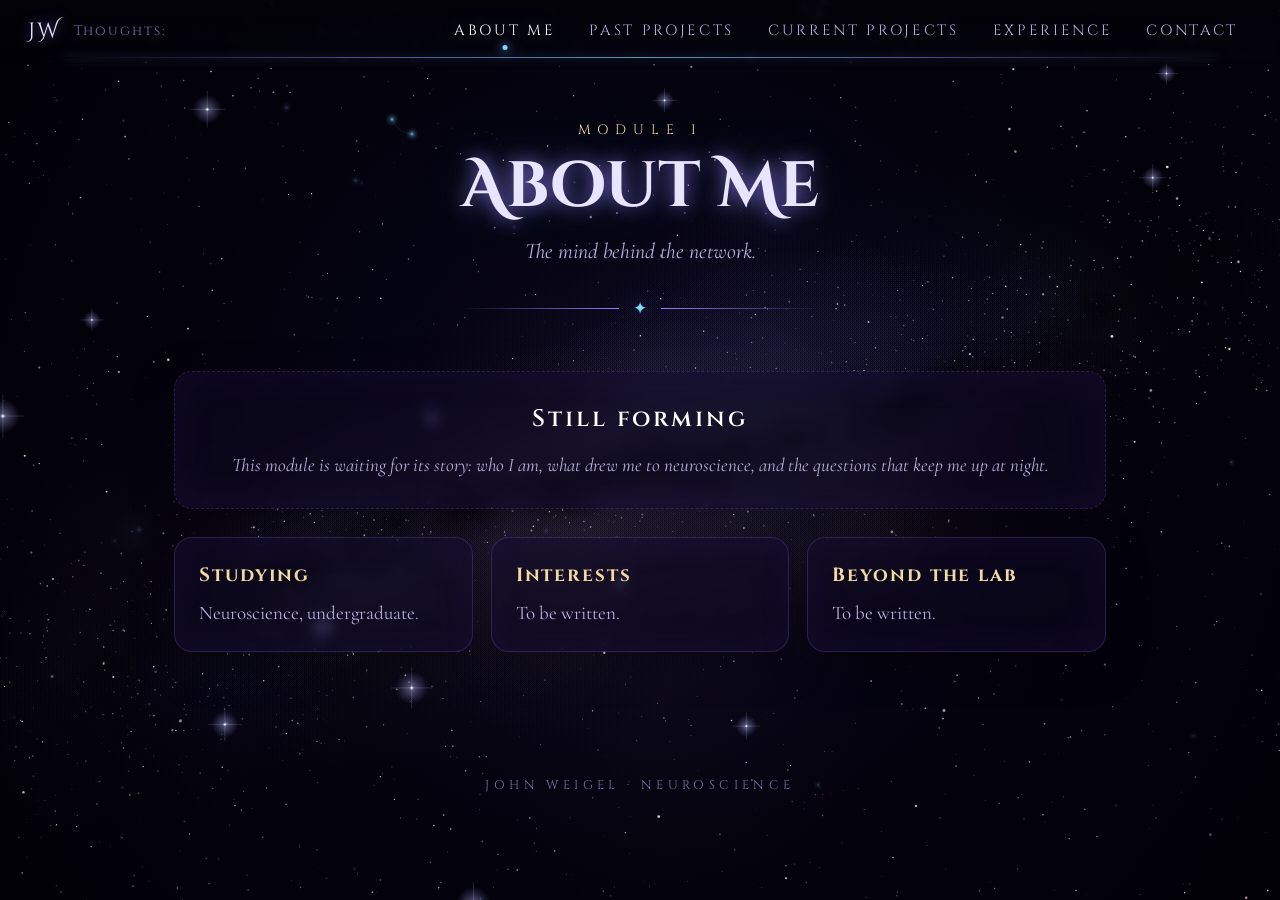
==== docs/about.html @ f2d0815e "Simplify thought counter, fix Safari animation halt, cache-bust assets - Counter reads "Thoughts: N"" ====
<!doctype html>
<html lang="en">
<head>
  <meta charset="utf-8">
  <meta name="viewport" content="width=device-width, initial-scale=1">
  <title>About Me · John Weigel</title>
  <link rel="preconnect" href="https://fonts.googleapis.com">
  <link rel="preconnect" href="https://fonts.gstatic.com" crossorigin>
  <link href="https://fonts.googleapis.com/css2?family=Cinzel:wght@400;600&family=Cinzel+Decorative:wght@700&family=Cormorant+Garamond:ital,wght@0,400;0,600;1,400&family=JetBrains+Mono&display=swap" rel="stylesheet">
  <link rel="stylesheet" href="assets/css/cosmos.css?v=4">
</head>
<body>
  <canvas id="cosmos" aria-hidden="true"></canvas>

  <header class="crossbar">
    <div class="brand">
      <a class="sigil" href="index.html" data-veil>JW</a>
      <div class="thoughts" title="One thought forms for every 10 synapses fired">
        <span class="t-label">Thoughts:</span> <span class="t-count"></span><span class="t-nous">νοῦς ×2</span>
      </div>
    </div>
    <button class="menu-toggle" aria-expanded="false" aria-controls="modules">Modules</button>
    <nav aria-label="Modules">
      <ul id="modules">
        <li><a class="mod" href="about.html" aria-current="page" data-veil>About Me</a></li>
        <li><a class="mod" href="past-projects.html" data-veil>Past Projects</a></li>
        <li><a class="mod" href="current-projects.html" data-veil>Current Projects</a></li>
        <li><a class="mod" href="experience.html" data-veil>Experience</a></li>
        <li><a class="mod" href="contact.html" data-veil>Contact</a></li>
      </ul>
    </nav>
  </header>

  <main class="page">
    <header class="page-head">
      <div class="kicker">Module I</div>
      <h1>About Me</h1>
      <p class="lede">The mind behind the network.</p>
      <div class="ornament"><span>✦</span></div>
    </header>

    <section class="panel placeholder">
      <h2>Still forming</h2>
      <p>This module is waiting for its story: who I am, what drew me to neuroscience, and the questions that keep me up at night.</p>
    </section>

    <div class="grid">
      <article class="panel"><h3>Studying</h3><p>Neuroscience, undergraduate.</p></article>
      <article class="panel"><h3>Interests</h3><p>To be written.</p></article>
      <article class="panel"><h3>Beyond the lab</h3><p>To be written.</p></article>
    </div>
  </main>

  <footer class="foot">John Weigel · Neuroscience</footer>
  <div class="veil" aria-hidden="true"></div>

  <script src="assets/js/cosmos.js?v=4"></script>
</body>
</html>
---- docs/assets/css/cosmos.css ----
/* ==========================================================================
   Cosmos — shared theme for the portfolio
   ========================================================================== */

:root {
  --void: #030208;
  --void-2: #0a0718;
  --ink: #e9e4ff;
  --ink-soft: #b9b0dc;
  --ink-faint: #7d74a6;
  --violet: #9b7bff;
  --violet-deep: #4b2fa8;
  --cyan: #7fd8ff;
  --rose: #e38bd0;
  --gold: #f3d9a4;
  --panel: rgba(14, 10, 34, 0.58);
  --panel-edge: rgba(155, 123, 255, 0.22);
  --glow: 0 0 18px rgba(127, 216, 255, 0.45), 0 0 42px rgba(155, 123, 255, 0.25);
  --nav-h: 64px;

  --font-title: "Cinzel Decorative", "Cinzel", Georgia, serif;
  --font-head: "Cinzel", Georgia, serif;
  --font-body: "Cormorant Garamond", Georgia, serif;
  --font-code: "JetBrains Mono", ui-monospace, Menlo, monospace;
}

* { box-sizing: border-box; }

html, body {
  margin: 0;
  background: var(--void);
  color: var(--ink);
  font-family: var(--font-body);
  font-size: 19px;
  line-height: 1.6;
  -webkit-font-smoothing: antialiased;
}

body { min-height: 100vh; overflow-x: hidden; }
body.home { overflow-x: hidden; }

a { color: var(--cyan); }

::selection { background: rgba(155, 123, 255, 0.4); color: #fff; }

/* ---- Layered canvases -------------------------------------------------- */

#cosmos, #neural {
  position: fixed;
  top: 0;
  left: 0;
  display: block;
}
#cosmos { z-index: 0; }
#neural { z-index: 1; }

/* ---- Crossbar navigation ---------------------------------------------- */

.crossbar {
  position: fixed;
  top: 0; left: 0; right: 0;
  height: var(--nav-h);
  z-index: 20;
  display: flex;
  align-items: center;
  justify-content: space-between;
  gap: 16px;
  padding: 0 28px;
  background: linear-gradient(to bottom, rgba(3, 2, 8, 0.85), rgba(3, 2, 8, 0.35) 70%, transparent);
  backdrop-filter: blur(3px);
}
.crossbar::after {
  content: "";
  position: absolute;
  left: 5%; right: 5%; bottom: 6px;
  height: 1px;
  background: linear-gradient(90deg, transparent, rgba(155, 123, 255, 0.55), rgba(127, 216, 255, 0.7), rgba(155, 123, 255, 0.55), transparent);
  box-shadow: 0 0 10px rgba(127, 216, 255, 0.5);
}

.sigil {
  font-family: var(--font-title);
  font-size: 1.15rem;
  letter-spacing: 0.08em;
  color: var(--ink);
  text-decoration: none;
  white-space: nowrap;
  text-shadow: 0 0 12px rgba(155, 123, 255, 0.7);
}

/* ---- Thought counter -------------------------------------------------- */

.brand { display: flex; align-items: center; gap: 14px; min-width: 0; }

.thoughts {
  display: flex;
  align-items: baseline;
  gap: 6px;
  font-family: var(--font-head);
  font-size: 0.72rem;
  letter-spacing: 0.14em;
  color: var(--ink-faint);
  white-space: nowrap;
  cursor: default;
}
.t-count {
  min-width: 1ch;
  font-size: 0.86rem;
  letter-spacing: 0.04em;
  color: var(--ink);
  font-variant-numeric: tabular-nums;
}
.t-nous { display: none; margin-left: 6px; color: var(--gold); font-size: 0.72rem; letter-spacing: 0.1em; }

.thoughts.bump .t-count { animation: thought 0.9s ease-out; }
@keyframes thought {
  0% { color: #fff; text-shadow: 0 0 10px #fff, 0 0 22px var(--cyan), 0 0 40px var(--violet); }
  100% { text-shadow: none; }
}
.thoughts.nous .t-count { color: var(--gold); text-shadow: 0 0 10px rgba(243, 217, 164, 0.6); }
.thoughts.nous .t-nous { display: inline; animation: breathe 0.9s ease-in-out infinite; }

.crossbar ul {
  list-style: none;
  display: flex;
  gap: 6px;
  margin: 0;
  padding: 0;
}
.crossbar a.mod {
  position: relative;
  display: block;
  padding: 8px 14px;
  font-family: var(--font-head);
  font-size: 0.78rem;
  letter-spacing: 0.18em;
  text-transform: uppercase;
  text-decoration: none;
  color: var(--ink-soft);
  transition: color 0.3s, text-shadow 0.3s;
}
.crossbar a.mod::before {
  content: "";
  position: absolute;
  left: 50%; bottom: 2px;
  width: 5px; height: 5px;
  border-radius: 50%;
  background: var(--cyan);
  transform: translateX(-50%) scale(0);
  box-shadow: 0 0 10px var(--cyan), 0 0 20px var(--violet);
  transition: transform 0.35s;
}
.crossbar a.mod:hover,
.crossbar a.mod:focus-visible,
.crossbar a.mod[aria-current="page"] {
  color: #fff;
  text-shadow: var(--glow);
  outline: none;
}
.crossbar a.mod:hover::before,
.crossbar a.mod:focus-visible::before,
.crossbar a.mod[aria-current="page"]::before { transform: translateX(-50%) scale(1); }

.menu-toggle {
  display: none;
  background: none;
  border: 1px solid var(--panel-edge);
  color: var(--ink);
  font-family: var(--font-head);
  letter-spacing: 0.2em;
  font-size: 0.72rem;
  padding: 8px 12px;
  border-radius: 999px;
  cursor: pointer;
}

@media (max-width: 900px) {
  .crossbar { padding: 0 16px; }
  .menu-toggle { display: block; }
  .crossbar ul {
    position: absolute;
    top: var(--nav-h);
    right: 12px;
    flex-direction: column;
    padding: 10px;
    background: rgba(8, 6, 22, 0.94);
    border: 1px solid var(--panel-edge);
    border-radius: 14px;
    box-shadow: 0 10px 40px rgba(0, 0, 0, 0.6);
    opacity: 0;
    pointer-events: none;
    transform: translateY(-6px);
    transition: opacity 0.25s, transform 0.25s;
  }
  .crossbar.open ul { opacity: 1; pointer-events: auto; transform: none; }
}

/* ---- Home: neuron overlays ------------------------------------------- */

.neuron-node {
  position: absolute;
  z-index: 5;
  transform: translate(-50%, -50%);
  border-radius: 50%;
  text-decoration: none;
  color: var(--ink-soft);
  cursor: pointer;
  outline: none;
  user-select: none;
  -webkit-user-select: none;
  -webkit-tap-highlight-color: transparent;
}
.neuron-node .label {
  position: absolute;
  left: 50%;
  top: 100%;
  transform: translateX(-50%);
  margin-top: 4px;
  padding: 4px 14px;
  border-radius: 999px;
  background: radial-gradient(ellipse at center, rgba(3, 2, 8, 0.72), rgba(3, 2, 8, 0) 72%);
  white-space: nowrap;
  font-family: var(--font-head);
  font-size: 0.82rem;
  letter-spacing: 0.26em;
  text-transform: uppercase;
  text-shadow: 0 0 8px rgba(3, 2, 8, 0.9), 0 0 2px #000;
  transition: color 0.35s, text-shadow 0.35s, letter-spacing 0.5s;
}
.neuron-node.lit .label,
.neuron-node:focus-visible .label {
  color: #fff;
  letter-spacing: 0.32em;
  text-shadow: var(--glow);
}

.neuron-core {
  position: absolute;
  z-index: 6;
  transform: translate(-50%, -50%);
  text-align: center;
  text-decoration: none;
  color: var(--ink);
  pointer-events: auto;
  cursor: pointer;
  outline: none;
  user-select: none;
  -webkit-user-select: none;
  touch-action: manipulation;
  display: flex;
  flex-direction: column;
  align-items: center;
  justify-content: center;
  border-radius: 50%;
}
.neuron-core .pre {
  font-family: var(--font-head);
  font-size: 0.62rem;
  letter-spacing: 0.5em;
  text-transform: uppercase;
  color: var(--gold);
  opacity: 0.9;
  text-shadow: 0 0 4px #000, 0 0 10px rgba(3, 2, 8, 0.95), 0 0 18px rgba(3, 2, 8, 0.8);
}
.neuron-core h1 {
  margin: 4px 0 2px;
  font-family: var(--font-title);
  font-weight: 700;
  font-size: clamp(1.5rem, 3.2vw, 2.5rem);
  line-height: 1.05;
  letter-spacing: 0.04em;
  color: #f6f1ff;
  text-shadow: 0 0 14px rgba(155, 123, 255, 0.9), 0 0 36px rgba(127, 216, 255, 0.45), 0 2px 3px #000;
}

.hint {
  position: absolute;
  z-index: 5;
  left: 50%;
  top: calc(100vh - 64px);
  margin: 0;
  transform: translateX(-50%);
  text-align: center;
  font-family: var(--font-head);
  font-size: 0.66rem;
  letter-spacing: 0.4em;
  text-transform: uppercase;
  color: var(--ink-faint);
  pointer-events: none;
  animation: breathe 5s ease-in-out infinite;
  white-space: nowrap;
}
@keyframes breathe { 50% { opacity: 0.35; } }
.hint .descend { display: block; margin-top: 6px; font-size: 0.56rem; letter-spacing: 0.5em; }
.hint .descend i { display: block; font-style: normal; font-size: 0.9rem; line-height: 1; margin-top: 2px; }

.contact-links { display: flex; justify-content: center; flex-wrap: wrap; gap: 12px; margin-top: 18px !important; }

/* ---- Page veil (fade transitions) ------------------------------------ */

.veil {
  position: fixed;
  inset: 0;
  z-index: 100;
  pointer-events: none;
  background: radial-gradient(circle at var(--vx, 50%) var(--vy, 50%), rgba(127, 216, 255, 0.25), var(--void) 45%);
  opacity: 1;
  transition: opacity 0.7s ease;
}
body.ready .veil { opacity: 0; }
body.leaving .veil { opacity: 1; transition-duration: 0.55s; }

/* ---- Content pages ---------------------------------------------------- */

main.page {
  position: relative;
  z-index: 2;
  max-width: 980px;
  margin: 0 auto;
  padding: calc(var(--nav-h) + 56px) 24px 96px;
}

.page-head { text-align: center; margin-bottom: 48px; }
.page-head .kicker {
  font-family: var(--font-head);
  font-size: 0.72rem;
  letter-spacing: 0.5em;
  text-transform: uppercase;
  color: var(--gold);
}
.page-head h1 {
  margin: 10px 0 12px;
  font-family: var(--font-title);
  font-size: clamp(2rem, 5vw, 3.4rem);
  line-height: 1.1;
  font-weight: 700;
  text-shadow: 0 0 18px rgba(155, 123, 255, 0.75), 0 0 48px rgba(127, 216, 255, 0.3);
}
.page-head .lede {
  max-width: 640px;
  margin: 0 auto;
  font-size: 1.15rem;
  font-style: italic;
  color: var(--ink-soft);
}

.ornament {
  display: flex;
  align-items: center;
  gap: 14px;
  margin: 26px auto 0;
  max-width: 360px;
  color: var(--violet);
}
.ornament::before, .ornament::after {
  content: "";
  flex: 1;
  height: 1px;
  background: linear-gradient(90deg, transparent, currentColor);
}
.ornament::after { transform: scaleX(-1); }
.ornament span { font-size: 0.9rem; text-shadow: var(--glow); color: var(--cyan); }

.panel {
  position: relative;
  background: var(--panel);
  border: 1px solid var(--panel-edge);
  border-radius: 18px;
  padding: 28px 32px;
  margin-bottom: 28px;
  backdrop-filter: blur(6px);
  box-shadow: inset 0 0 40px rgba(75, 47, 168, 0.12), 0 12px 40px rgba(0, 0, 0, 0.35);
}
.panel h2 {
  margin: 0 0 12px;
  font-family: var(--font-head);
  font-weight: 600;
  font-size: 1.25rem;
  letter-spacing: 0.12em;
  color: #fff;
}
.panel h3 {
  margin: 0 0 8px;
  font-family: var(--font-head);
  font-size: 1rem;
  letter-spacing: 0.1em;
  color: var(--gold);
}
.panel p { margin: 0 0 12px; color: var(--ink-soft); }
.panel p:last-child { margin-bottom: 0; }
.panel strong { color: var(--ink); font-weight: 600; }

.placeholder {
  border-style: dashed;
  text-align: center;
}
.placeholder p { font-style: italic; }

.grid {
  display: grid;
  grid-template-columns: repeat(auto-fit, minmax(260px, 1fr));
  gap: 18px;
  margin-bottom: 28px;
}
.grid .panel { margin: 0; padding: 22px 24px; }
.grid .panel p { font-size: 1rem; }

.rule {
  display: block;
  margin-top: 10px;
  padding: 8px 12px;
  font-family: var(--font-code);
  font-size: 0.78rem;
  color: var(--cyan);
  background: rgba(3, 2, 8, 0.55);
  border: 1px solid rgba(127, 216, 255, 0.15);
  border-radius: 8px;
  overflow-x: auto;
  white-space: nowrap;
}

.tags { display: flex; flex-wrap: wrap; gap: 8px; margin-top: 14px; }
.tags span {
  font-family: var(--font-head);
  font-size: 0.66rem;
  letter-spacing: 0.16em;
  text-transform: uppercase;
  padding: 4px 10px;
  border-radius: 999px;
  border: 1px solid rgba(155, 123, 255, 0.35);
  color: var(--ink-soft);
}

.btn {
  display: inline-flex;
  align-items: center;
  gap: 8px;
  padding: 10px 18px;
  border-radius: 999px;
  border: 1px solid rgba(127, 216, 255, 0.4);
  font-family: var(--font-head);
  font-size: 0.72rem;
  letter-spacing: 0.2em;
  text-transform: uppercase;
  text-decoration: none;
  color: var(--ink);
  background: rgba(127, 216, 255, 0.06);
  transition: box-shadow 0.3s, background 0.3s;
}
.btn:hover, .btn:focus-visible { box-shadow: var(--glow); background: rgba(127, 216, 255, 0.12); outline: none; }

/* ---- Code space ------------------------------------------------------- */

.code-space h2.section {
  margin: 56px 0 8px;
  text-align: center;
  font-family: var(--font-title);
  font-size: 1.8rem;
  text-shadow: 0 0 16px rgba(155, 123, 255, 0.7);
}
.code-space .sub { text-align: center; color: var(--ink-faint); font-style: italic; margin-bottom: 20px; }
.code-space .actions { display: flex; justify-content: center; gap: 12px; flex-wrap: wrap; margin-bottom: 28px; }

.toc {
  display: flex;
  flex-wrap: wrap;
  gap: 8px;
  justify-content: center;
  margin-bottom: 32px;
}
.toc a {
  font-size: 0.92rem;
  padding: 4px 12px;
  border-radius: 999px;
  text-decoration: none;
  color: var(--ink-soft);
  border: 1px solid rgba(155, 123, 255, 0.2);
  background: rgba(10, 7, 24, 0.5);
}
.toc a:hover { color: #fff; border-color: var(--cyan); box-shadow: 0 0 12px rgba(127, 216, 255, 0.3); }

.nb-md { margin: 40px 0 12px; }
.nb-md h3, .nb-md h4 {
  margin: 0 0 6px;
  font-family: var(--font-head);
  letter-spacing: 0.1em;
  color: var(--gold);
  scroll-margin-top: calc(var(--nav-h) + 20px);
}
.nb-md h3 { font-size: 1.2rem; }
.nb-md h4 { font-size: 1rem; color: var(--ink-soft); }
.nb-md p { margin: 0 0 8px; color: var(--ink-soft); }
.nb-md code { font-family: var(--font-code); font-size: 0.85em; color: var(--cyan); }

.nb-cell {
  position: relative;
  margin: 14px 0 22px;
  border-radius: 14px;
  border: 1px solid rgba(155, 123, 255, 0.2);
  background: rgba(6, 4, 16, 0.78);
  box-shadow: 0 0 0 1px rgba(3, 2, 8, 0.6), 0 10px 30px rgba(0, 0, 0, 0.4), inset 0 0 60px rgba(75, 47, 168, 0.08);
  overflow: hidden;
}
.nb-cell .bar {
  display: flex;
  justify-content: space-between;
  align-items: center;
  padding: 6px 14px;
  font-family: var(--font-code);
  font-size: 0.7rem;
  color: var(--ink-faint);
  border-bottom: 1px solid rgba(155, 123, 255, 0.12);
  background: linear-gradient(90deg, rgba(75, 47, 168, 0.18), transparent);
}
.nb-cell .copy {
  background: none;
  border: 0;
  color: var(--ink-faint);
  font: inherit;
  cursor: pointer;
  padding: 2px 6px;
}
.nb-cell .copy:hover { color: var(--cyan); }
.nb-cell pre {
  margin: 0;
  padding: 16px 18px;
  overflow-x: auto;
  font-family: var(--font-code);
  font-size: 0.8rem;
  line-height: 1.6;
  color: #d9d3f5;
  tab-size: 4;
}
.nb-cell pre code { font-family: inherit; }

.nb-out {
  border-top: 1px dashed rgba(127, 216, 255, 0.18);
  background: rgba(3, 2, 8, 0.6);
  padding: 12px 18px 14px;
}
.nb-out .tag {
  font-family: var(--font-code);
  font-size: 0.66rem;
  letter-spacing: 0.1em;
  color: var(--cyan);
  opacity: 0.7;
  margin-bottom: 6px;
}
.nb-out pre { padding: 0; color: var(--ink-soft); font-size: 0.76rem; }
.nb-out img {
  display: block;
  max-width: 100%;
  margin: 8px auto;
  border-radius: 10px;
  background: #fff;
  padding: 6px;
}

/* Prism tokens, tuned to the void */
.token.comment { color: #6f6897; font-style: italic; }
.token.string, .token.triple-quoted-string { color: var(--gold); }
.token.keyword { color: var(--rose); }
.token.builtin, .token.class-name { color: var(--cyan); }
.token.function { color: #a8c7ff; }
.token.number, .token.boolean { color: #f0a38a; }
.token.operator { color: #c8b8ff; }
.token.punctuation { color: #8f86b8; }
.token.decorator { color: var(--violet); }

/* ---- Footer ----------------------------------------------------------- */

.foot {
  position: relative;
  z-index: 2;
  text-align: center;
  padding: 0 24px 36px;
  font-family: var(--font-head);
  font-size: 0.66rem;
  letter-spacing: 0.35em;
  text-transform: uppercase;
  color: var(--ink-faint);
}

@media (max-width: 640px) {
  html, body { font-size: 17px; }
  main.page { padding: calc(var(--nav-h) + 32px) 16px 72px; }
  .panel { padding: 22px 20px; }
  .neuron-node .label { font-size: 0.66rem; letter-spacing: 0.18em; }
  .hint { font-size: 0.56rem; letter-spacing: 0.25em; }
}

@media (prefers-reduced-motion: reduce) {
  .hint { animation: none; }
  .veil { transition: none; }
}

.panel code {
  font-family: var(--font-code);
  font-size: 0.82em;
  color: var(--cyan);
  background: rgba(3, 2, 8, 0.55);
  border: 1px solid rgba(127, 216, 255, 0.15);
  border-radius: 6px;
  padding: 1px 6px;
  white-space: nowrap;
}
.neuron-core h1, .neuron-core .pre { white-space: nowrap; }
#neural { touch-action: manipulation; }
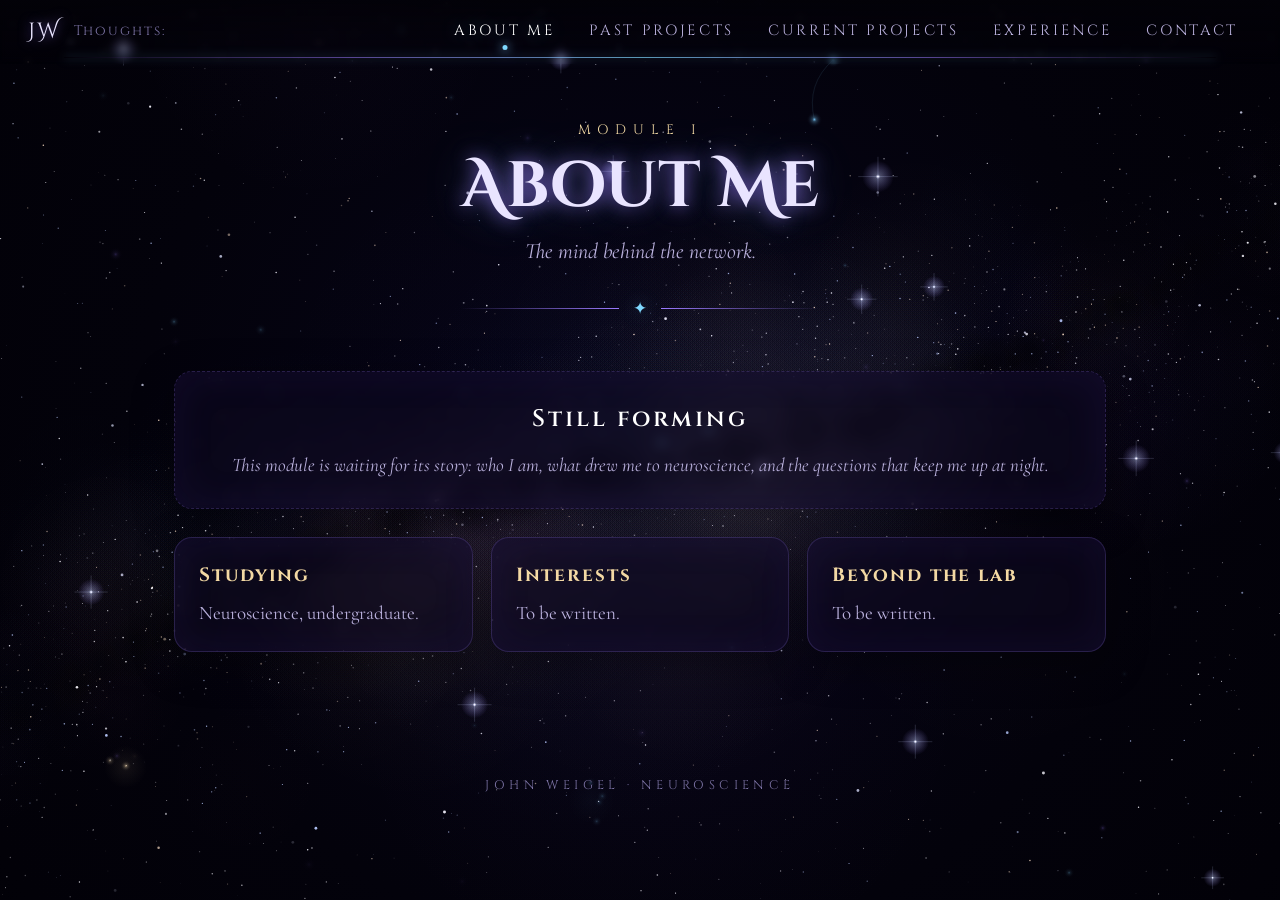
==== commit 04d2f636: "Add pinch-to-zoom-out nebula brain on the home page Pinching out (trackpad ctrl+wheel, Safari gestur" ====
--- a/docs/about.html
+++ b/docs/about.html
@@ -7,7 +7,7 @@
   <link rel="preconnect" href="https://fonts.googleapis.com">
   <link rel="preconnect" href="https://fonts.gstatic.com" crossorigin>
   <link href="https://fonts.googleapis.com/css2?family=Cinzel:wght@400;600&family=Cinzel+Decorative:wght@700&family=Cormorant+Garamond:ital,wght@0,400;0,600;1,400&family=JetBrains+Mono&display=swap" rel="stylesheet">
-  <link rel="stylesheet" href="assets/css/cosmos.css?v=4">
+  <link rel="stylesheet" href="assets/css/cosmos.css?v=5">
 </head>
 <body>
   <canvas id="cosmos" aria-hidden="true"></canvas>
@@ -54,6 +54,6 @@
   <footer class="foot">John Weigel · Neuroscience</footer>
   <div class="veil" aria-hidden="true"></div>
 
-  <script src="assets/js/cosmos.js?v=4"></script>
+  <script src="assets/js/cosmos.js?v=5"></script>
 </body>
 </html>
--- a/docs/assets/css/cosmos.css
+++ b/docs/assets/css/cosmos.css
@@ -606,3 +606,80 @@
 }
 .neuron-core h1, .neuron-core .pre { white-space: nowrap; }
 #neural { touch-action: manipulation; }
+
+/* ---- Zoom out: the nebula brain -------------------------------------- */
+
+.neural-layer {
+  position: absolute;
+  top: 0;
+  left: 0;
+  width: 100%;
+  z-index: 5;
+  pointer-events: none;
+  will-change: transform, opacity;
+}
+.neural-layer > * { pointer-events: auto; }
+.neural-layer > .hint { pointer-events: none; }
+#neural { will-change: transform, opacity; transform-origin: 50% 50%; }
+
+#brain {
+  position: fixed;
+  top: 0;
+  left: 0;
+  z-index: 8;
+  display: none;
+  pointer-events: none;
+  touch-action: none;
+  cursor: grab;
+}
+body.brain-open #brain { pointer-events: auto; }
+body.brain-open #brain.dragging { cursor: grabbing; }
+body.brain-open .neural-layer > * { pointer-events: none; }
+
+.brain-hint {
+  position: fixed;
+  z-index: 9;
+  left: 50%;
+  bottom: 22px;
+  margin: 0;
+  transform: translateX(-50%);
+  font-family: var(--font-head);
+  font-size: 0.66rem;
+  letter-spacing: 0.34em;
+  text-transform: uppercase;
+  color: var(--ink-faint);
+  white-space: nowrap;
+  pointer-events: none;
+  opacity: 0;
+  transition: opacity 0.6s;
+}
+body.brain-open .brain-hint { opacity: 1; }
+
+.zoom-toggle {
+  position: fixed;
+  z-index: 21;
+  right: 22px;
+  bottom: 20px;
+  padding: 8px 14px;
+  border-radius: 999px;
+  border: 1px solid var(--panel-edge);
+  background: rgba(10, 7, 24, 0.6);
+  color: var(--ink-faint);
+  font-family: var(--font-head);
+  font-size: 0.6rem;
+  letter-spacing: 0.28em;
+  text-transform: uppercase;
+  cursor: pointer;
+  transition: color 0.3s, box-shadow 0.3s, border-color 0.3s;
+}
+.zoom-toggle:hover, .zoom-toggle:focus-visible {
+  color: #fff;
+  border-color: rgba(127, 216, 255, 0.5);
+  box-shadow: var(--glow);
+  outline: none;
+}
+
+@media (max-width: 640px) {
+  .brain-hint { font-size: 0.52rem; letter-spacing: 0.18em; bottom: 64px; }
+  .zoom-toggle { right: 12px; bottom: 14px; }
+}
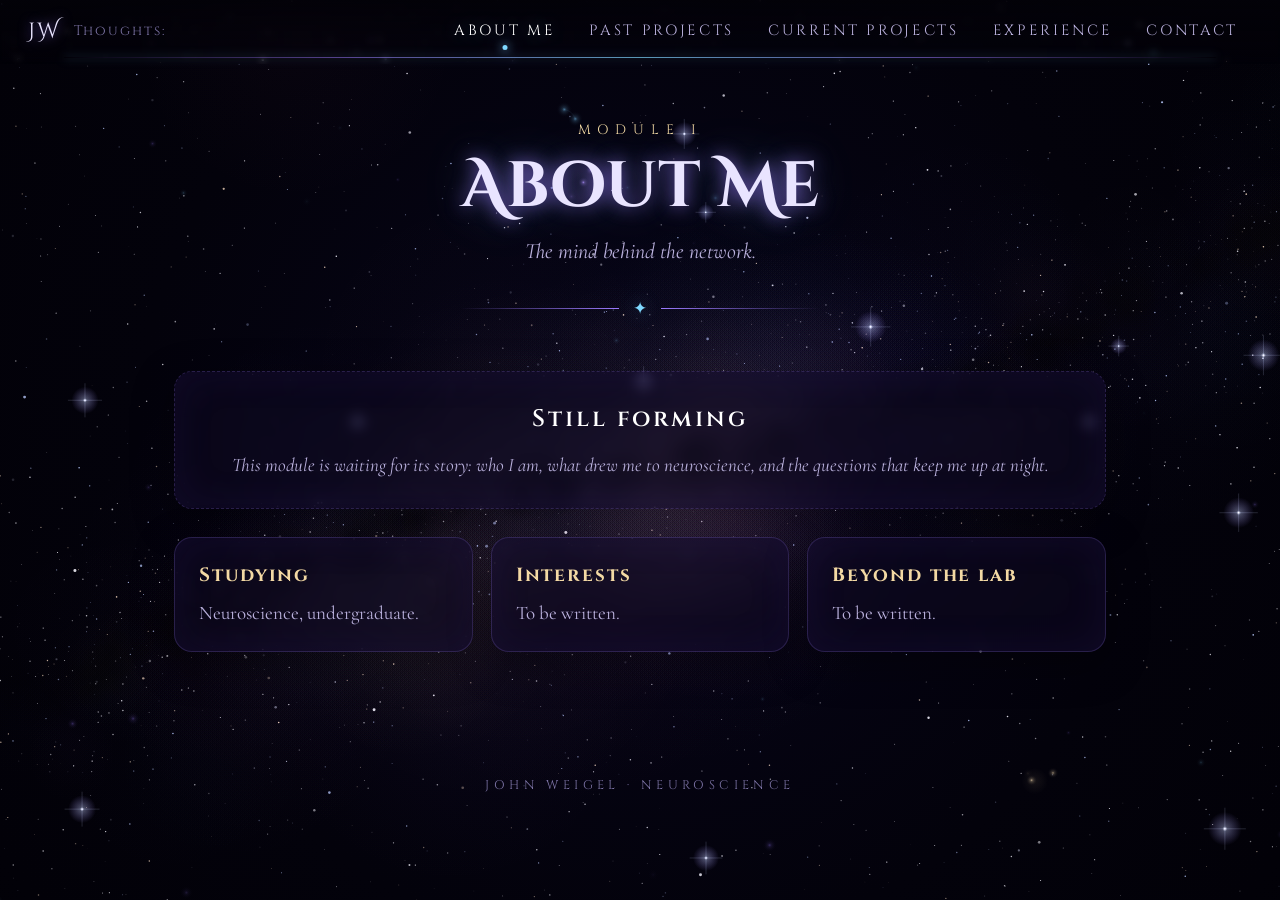
==== commit ea978ddd: "Add DCS357 and TMR past-project pages - Past Projects gets two panels: DCS357 (fMRI decoding noteboo" ====
--- a/docs/about.html
+++ b/docs/about.html
@@ -7,7 +7,7 @@
   <link rel="preconnect" href="https://fonts.googleapis.com">
   <link rel="preconnect" href="https://fonts.gstatic.com" crossorigin>
   <link href="https://fonts.googleapis.com/css2?family=Cinzel:wght@400;600&family=Cinzel+Decorative:wght@700&family=Cormorant+Garamond:ital,wght@0,400;0,600;1,400&family=JetBrains+Mono&display=swap" rel="stylesheet">
-  <link rel="stylesheet" href="assets/css/cosmos.css?v=5">
+  <link rel="stylesheet" href="assets/css/cosmos.css?v=6">
 </head>
 <body>
   <canvas id="cosmos" aria-hidden="true"></canvas>
@@ -54,6 +54,6 @@
   <footer class="foot">John Weigel · Neuroscience</footer>
   <div class="veil" aria-hidden="true"></div>
 
-  <script src="assets/js/cosmos.js?v=5"></script>
+  <script src="assets/js/cosmos.js?v=6"></script>
 </body>
 </html>
--- a/docs/assets/css/cosmos.css
+++ b/docs/assets/css/cosmos.css
@@ -683,3 +683,51 @@
   .brain-hint { font-size: 0.52rem; letter-spacing: 0.18em; bottom: 64px; }
   .zoom-toggle { right: 12px; bottom: 14px; }
 }
+
+/* ---- Project cards & project-page extras ------------------------------ */
+
+.project-card {
+  display: flex;
+  flex-direction: column;
+  text-decoration: none;
+  color: inherit;
+  transition: border-color 0.35s, box-shadow 0.35s, transform 0.35s;
+}
+.project-card:hover,
+.project-card:focus-visible {
+  border-color: rgba(127, 216, 255, 0.5);
+  box-shadow: var(--glow), inset 0 0 40px rgba(75, 47, 168, 0.18);
+  transform: translateY(-2px);
+  outline: none;
+}
+.project-card h2 { margin-top: 6px; }
+.card-kicker {
+  font-family: var(--font-head);
+  font-size: 0.62rem;
+  letter-spacing: 0.4em;
+  text-transform: uppercase;
+  color: var(--gold);
+}
+.card-go {
+  margin-top: auto;
+  padding-top: 16px;
+  font-family: var(--font-head);
+  font-size: 0.7rem;
+  letter-spacing: 0.22em;
+  text-transform: uppercase;
+  color: var(--cyan);
+}
+.back { margin: 0 0 8px; }
+.back a {
+  font-family: var(--font-head);
+  font-size: 0.7rem;
+  letter-spacing: 0.25em;
+  text-transform: uppercase;
+  text-decoration: none;
+  color: var(--ink-faint);
+}
+.back a:hover { color: var(--cyan); }
+.credit { font-style: italic; color: var(--ink-faint) !important; }
+.changes { margin: 0; padding-left: 1.2em; color: var(--ink-soft); }
+.changes li { margin-bottom: 6px; }
+.changes li::marker { content: "✦  "; color: var(--violet); }
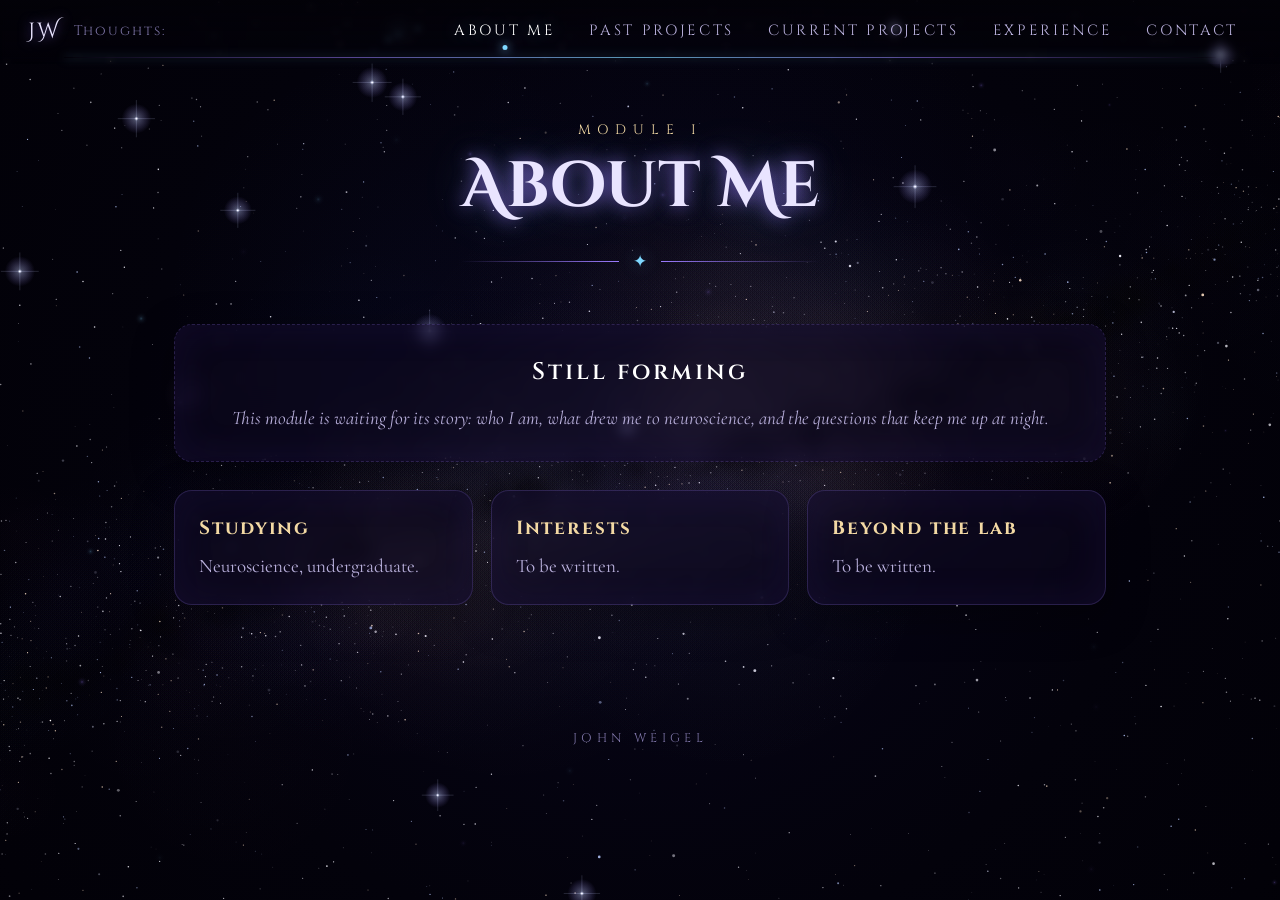
==== commit ba83e2d0: "Turn Current Projects into panels; split DCS340 into two parts - Current Projects lists DCS340 and T" ====
--- a/docs/about.html
+++ b/docs/about.html
@@ -7,7 +7,7 @@
   <link rel="preconnect" href="https://fonts.googleapis.com">
   <link rel="preconnect" href="https://fonts.gstatic.com" crossorigin>
   <link href="https://fonts.googleapis.com/css2?family=Cinzel:wght@400;600&family=Cinzel+Decorative:wght@700&family=Cormorant+Garamond:ital,wght@0,400;0,600;1,400&family=JetBrains+Mono&display=swap" rel="stylesheet">
-  <link rel="stylesheet" href="assets/css/cosmos.css?v=6">
+  <link rel="stylesheet" href="assets/css/cosmos.css?v=8">
 </head>
 <body>
   <canvas id="cosmos" aria-hidden="true"></canvas>
@@ -35,7 +35,6 @@
     <header class="page-head">
       <div class="kicker">Module I</div>
       <h1>About Me</h1>
-      <p class="lede">The mind behind the network.</p>
       <div class="ornament"><span>✦</span></div>
     </header>
 
@@ -51,9 +50,9 @@
     </div>
   </main>
 
-  <footer class="foot">John Weigel · Neuroscience</footer>
+  <footer class="foot">John Weigel</footer>
   <div class="veil" aria-hidden="true"></div>
 
-  <script src="assets/js/cosmos.js?v=6"></script>
+  <script src="assets/js/cosmos.js?v=8"></script>
 </body>
 </html>
--- a/docs/assets/css/cosmos.css
+++ b/docs/assets/css/cosmos.css
@@ -550,6 +550,7 @@
 .nb-out img {
   display: block;
   max-width: 100%;
+  height: auto;
   margin: 8px auto;
   border-radius: 10px;
   background: #fff;
@@ -731,3 +732,63 @@
 .changes { margin: 0; padding-left: 1.2em; color: var(--ink-soft); }
 .changes li { margin-bottom: 6px; }
 .changes li::marker { content: "✦  "; color: var(--violet); }
+
+/* ---- Multi-part project pages ---------------------------------------- */
+
+.part-nav {
+  display: flex;
+  justify-content: center;
+  flex-wrap: wrap;
+  gap: 10px;
+  margin-top: 22px;
+}
+.part-nav a {
+  padding: 6px 16px;
+  border-radius: 999px;
+  border: 1px solid rgba(155, 123, 255, 0.3);
+  background: rgba(10, 7, 24, 0.5);
+  font-family: var(--font-head);
+  font-size: 0.68rem;
+  letter-spacing: 0.22em;
+  text-transform: uppercase;
+  text-decoration: none;
+  color: var(--ink-soft);
+  transition: color 0.3s, border-color 0.3s, box-shadow 0.3s;
+}
+.part-nav a:hover, .part-nav a:focus-visible {
+  color: #fff;
+  border-color: var(--cyan);
+  box-shadow: 0 0 12px rgba(127, 216, 255, 0.3);
+  outline: none;
+}
+.part-head {
+  text-align: center;
+  margin: 72px 0 26px;
+  scroll-margin-top: calc(var(--nav-h) + 20px);
+}
+.part-head:first-of-type { margin-top: 24px; }
+.part-head .kicker {
+  font-family: var(--font-head);
+  font-size: 0.66rem;
+  letter-spacing: 0.5em;
+  text-transform: uppercase;
+  color: var(--gold);
+}
+.part-head h2 {
+  margin: 8px 0 0;
+  font-family: var(--font-title);
+  font-size: clamp(1.6rem, 3.6vw, 2.4rem);
+  line-height: 1.15;
+  text-shadow: 0 0 16px rgba(155, 123, 255, 0.7), 0 0 40px rgba(127, 216, 255, 0.25);
+}
+.part-head .ornament { margin-top: 16px; }
+.part-lede {
+  max-width: 640px;
+  margin: 0 auto 32px;
+  text-align: center;
+  font-size: 1.1rem;
+  font-style: italic;
+  color: var(--ink-soft);
+}
+html { scroll-behavior: smooth; }
+@media (prefers-reduced-motion: reduce) { html { scroll-behavior: auto; } }
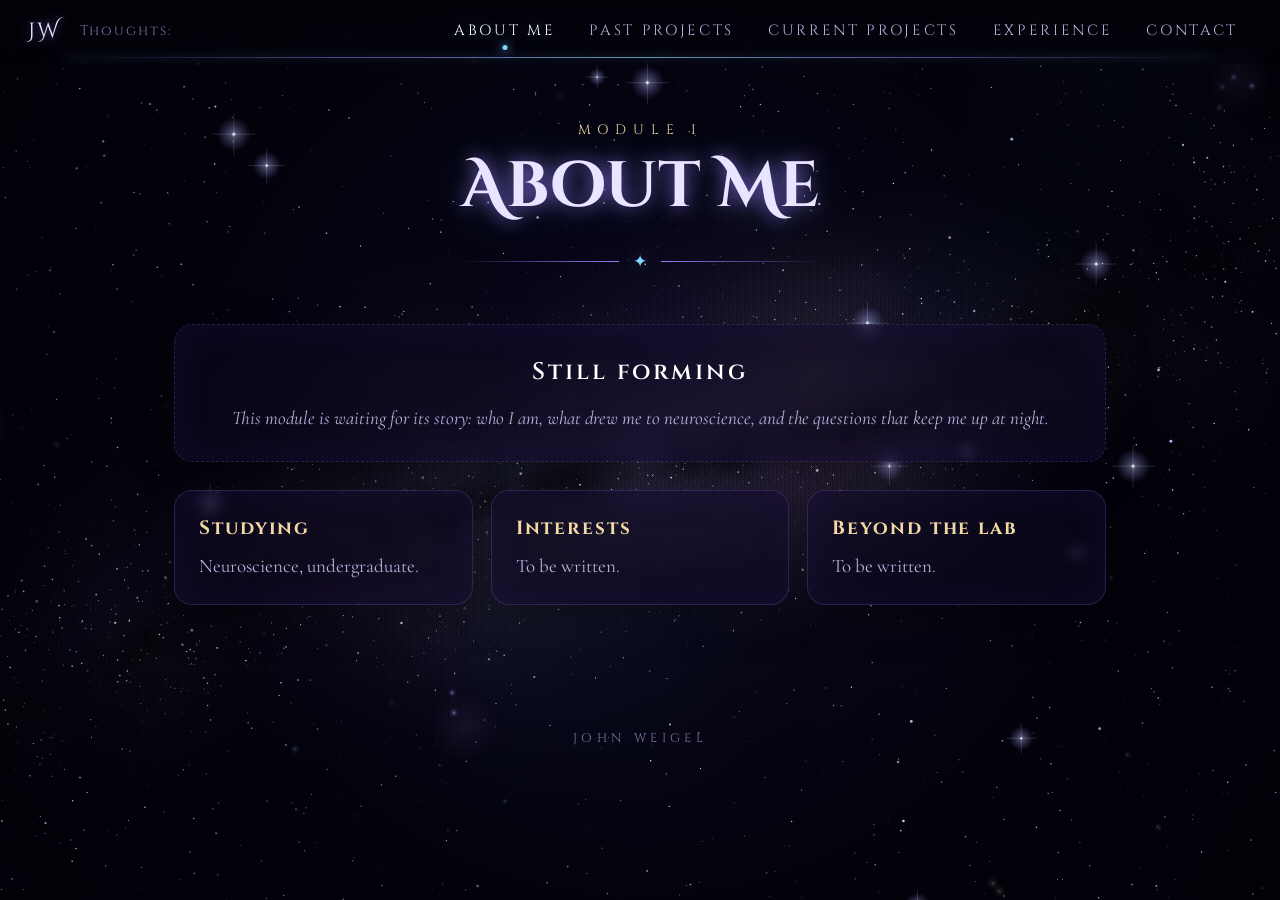
==== commit 0aec23d2: "Add thought-clicker game: shop, levels, bonus tiers, reset - Thought count persists across visits (l" ====
--- a/docs/about.html
+++ b/docs/about.html
@@ -7,7 +7,7 @@
   <link rel="preconnect" href="https://fonts.googleapis.com">
   <link rel="preconnect" href="https://fonts.gstatic.com" crossorigin>
   <link href="https://fonts.googleapis.com/css2?family=Cinzel:wght@400;600&family=Cinzel+Decorative:wght@700&family=Cormorant+Garamond:ital,wght@0,400;0,600;1,400&family=JetBrains+Mono&display=swap" rel="stylesheet">
-  <link rel="stylesheet" href="assets/css/cosmos.css?v=8">
+  <link rel="stylesheet" href="assets/css/cosmos.css?v=11">
 </head>
 <body>
   <canvas id="cosmos" aria-hidden="true"></canvas>
@@ -53,6 +53,6 @@
   <footer class="foot">John Weigel</footer>
   <div class="veil" aria-hidden="true"></div>
 
-  <script src="assets/js/cosmos.js?v=8"></script>
+  <script src="assets/js/cosmos.js?v=11"></script>
 </body>
 </html>
--- a/docs/assets/css/cosmos.css
+++ b/docs/assets/css/cosmos.css
@@ -119,6 +119,15 @@
 }
 .thoughts.nous .t-count { color: var(--gold); text-shadow: 0 0 10px rgba(243, 217, 164, 0.6); }
 .thoughts.nous .t-nous { display: inline; animation: breathe 0.9s ease-in-out infinite; }
+.thoughts.nous-5 .t-count, .thoughts.nous-5 .t-nous {
+  color: #ffc9ec;
+  text-shadow: 0 0 10px rgba(227, 139, 208, 0.8), 0 0 22px rgba(243, 217, 164, 0.5);
+}
+.thoughts.nous-10 .t-count, .thoughts.nous-10 .t-nous {
+  color: #fff;
+  text-shadow: 0 0 8px #fff, 0 0 18px var(--cyan), 0 0 34px var(--violet);
+}
+.thoughts.nous-10 .t-nous { animation-duration: 0.45s; }
 
 .crossbar ul {
   list-style: none;
@@ -792,3 +801,231 @@
 }
 html { scroll-behavior: smooth; }
 @media (prefers-reduced-motion: reduce) { html { scroll-behavior: auto; } }
+
+/* ---- Shop ---------------------------------------------------------------- */
+
+dialog.shop {
+  width: min(560px, calc(100vw - 32px));
+  max-height: calc(100vh - 48px);
+  padding: 0;
+  border: 0;
+  background: transparent;
+  color: var(--ink);
+  overflow: visible;
+}
+dialog.shop::backdrop {
+  background: radial-gradient(circle at center, rgba(20, 12, 50, 0.55), rgba(3, 2, 8, 0.82));
+  backdrop-filter: blur(3px);
+}
+dialog.shop[open] { animation: shop-in 0.35s ease-out; }
+@keyframes shop-in { from { opacity: 0; transform: translateY(10px) scale(0.98); } }
+
+.shop-panel {
+  max-height: calc(100vh - 48px);
+  overflow-y: auto;
+  padding: 26px 28px 22px;
+  border-radius: 20px;
+  border: 1px solid rgba(155, 123, 255, 0.35);
+  background: linear-gradient(160deg, rgba(22, 15, 52, 0.96), rgba(8, 6, 22, 0.97));
+  box-shadow: 0 0 40px rgba(155, 123, 255, 0.25), 0 20px 60px rgba(0, 0, 0, 0.6),
+              inset 0 0 50px rgba(75, 47, 168, 0.15);
+}
+.shop-head { display: flex; justify-content: space-between; align-items: flex-start; }
+.shop-head .kicker {
+  font-family: var(--font-head);
+  font-size: 0.6rem;
+  letter-spacing: 0.45em;
+  text-transform: uppercase;
+  color: var(--gold);
+}
+.shop-head h2 {
+  margin: 4px 0 0;
+  font-family: var(--font-title);
+  font-size: 2rem;
+  text-shadow: 0 0 16px rgba(155, 123, 255, 0.7);
+}
+.shop-close {
+  background: none;
+  border: 1px solid var(--panel-edge);
+  border-radius: 50%;
+  width: 34px;
+  height: 34px;
+  color: var(--ink-soft);
+  font-size: 1.2rem;
+  line-height: 1;
+  cursor: pointer;
+}
+.shop-close:hover, .shop-close:focus-visible { color: #fff; box-shadow: var(--glow); outline: none; }
+.shop-balance, .shop-foot {
+  margin: 12px 0 16px;
+  font-family: var(--font-head);
+  font-size: 0.72rem;
+  letter-spacing: 0.16em;
+  color: var(--ink-faint);
+}
+.shop-balance strong { font-size: 1rem; color: var(--ink); letter-spacing: 0.04em; }
+.shop-foot { margin: 16px 0 0; text-align: center; }
+.shop-foot strong { color: var(--cyan); }
+
+.shop-items { list-style: none; margin: 0; padding: 0; display: grid; gap: 10px; }
+.shop-item {
+  display: grid;
+  grid-template-columns: 44px 1fr auto;
+  align-items: center;
+  gap: 14px;
+  padding: 12px 14px;
+  border-radius: 14px;
+  border: 1px solid rgba(155, 123, 255, 0.22);
+  background: rgba(10, 7, 24, 0.6);
+}
+.shop-glyph {
+  display: grid;
+  place-items: center;
+  width: 44px;
+  height: 44px;
+  border-radius: 50%;
+  font-size: 1.3rem;
+  color: var(--gold);
+  background: radial-gradient(circle, rgba(243, 217, 164, 0.18), transparent 70%);
+  text-shadow: 0 0 10px rgba(243, 217, 164, 0.7);
+}
+.shop-text h3 {
+  margin: 0;
+  font-family: var(--font-head);
+  font-size: 0.95rem;
+  letter-spacing: 0.1em;
+  color: #fff;
+}
+.shop-level {
+  margin-left: 6px;
+  font-family: var(--font-code);
+  font-size: 0.7rem;
+  letter-spacing: 0;
+  color: var(--ink-faint);
+}
+.shop-text p { margin: 2px 0 0; font-size: 0.92rem; line-height: 1.4; color: var(--ink-soft); }
+.shop-buy {
+  padding: 8px 14px;
+  border-radius: 999px;
+  border: 1px solid rgba(127, 216, 255, 0.45);
+  background: rgba(127, 216, 255, 0.08);
+  color: var(--ink);
+  font-family: var(--font-head);
+  font-size: 0.66rem;
+  letter-spacing: 0.16em;
+  text-transform: uppercase;
+  white-space: nowrap;
+  cursor: pointer;
+  transition: box-shadow 0.3s, background 0.3s, opacity 0.3s;
+}
+.shop-buy span { margin-left: 4px; font-family: var(--font-code); letter-spacing: 0; color: var(--gold); }
+.shop-buy:hover:not(:disabled), .shop-buy:focus-visible { box-shadow: var(--glow); background: rgba(127, 216, 255, 0.16); outline: none; }
+.shop-buy:disabled { opacity: 0.45; cursor: not-allowed; }
+.shop-item.bought { animation: bought 0.8s ease-out; }
+@keyframes bought {
+  0% { box-shadow: 0 0 0 1px var(--gold), 0 0 26px rgba(243, 217, 164, 0.6); }
+  100% { box-shadow: none; }
+}
+.shop-item.locked { opacity: 0.45; }
+.shop-item.locked .shop-glyph { color: var(--ink-faint); text-shadow: none; background: none; }
+.shop-item.locked p { font-style: italic; font-family: var(--font-head); font-size: 0.66rem; letter-spacing: 0.3em; text-transform: uppercase; }
+.shop-lock { font-size: 0.9rem; filter: grayscale(1); }
+
+@media (max-width: 480px) {
+  .shop-panel { padding: 20px 16px 18px; }
+  .shop-item { grid-template-columns: 36px 1fr; }
+  .shop-glyph { width: 36px; height: 36px; }
+  .shop-buy, .shop-lock { grid-column: 2; justify-self: start; }
+}
+
+.shop-mind-level {
+  margin-left: 14px;
+  padding: 2px 10px;
+  border-radius: 999px;
+  border: 1px solid rgba(243, 217, 164, 0.4);
+  color: var(--gold);
+  font-size: 0.62rem;
+  letter-spacing: 0.2em;
+  text-transform: uppercase;
+}
+
+/* Reset confirmation */
+dialog.reset { width: min(460px, calc(100vw - 32px)); }
+.reset-text { margin: 14px 0 20px; color: var(--ink-soft); line-height: 1.5; }
+.reset-actions { display: flex; justify-content: flex-end; gap: 10px; flex-wrap: wrap; }
+.reset-actions button {
+  padding: 9px 16px;
+  border-radius: 999px;
+  font-family: var(--font-head);
+  font-size: 0.66rem;
+  letter-spacing: 0.16em;
+  text-transform: uppercase;
+  cursor: pointer;
+  transition: box-shadow 0.3s, background 0.3s, color 0.3s, border-color 0.3s;
+}
+.reset-cancel {
+  border: 1px solid rgba(127, 216, 255, 0.45);
+  background: rgba(127, 216, 255, 0.08);
+  color: var(--ink);
+}
+.reset-cancel:hover, .reset-cancel:focus-visible { box-shadow: var(--glow); outline: none; }
+.reset-go {
+  border: 1px solid rgba(255, 120, 150, 0.45);
+  background: rgba(255, 120, 150, 0.06);
+  color: #ffb3c4;
+}
+.reset-go:hover, .reset-go:focus-visible { background: rgba(255, 120, 150, 0.14); outline: none; }
+.reset-go.armed {
+  border-color: #ff6f91;
+  background: rgba(255, 90, 130, 0.25);
+  color: #fff;
+  box-shadow: 0 0 16px rgba(255, 90, 130, 0.5);
+  animation: breathe 0.9s ease-in-out infinite;
+}
+
+/* Level badge in the counter, and the level-up banner */
+.t-lv:not(:empty) {
+  margin-right: 8px;
+  padding: 1px 8px;
+  border-radius: 999px;
+  border: 1px solid rgba(243, 217, 164, 0.4);
+  color: var(--gold);
+  font-size: 0.56rem;
+  letter-spacing: 0.18em;
+  text-transform: uppercase;
+}
+.levelup {
+  position: fixed;
+  z-index: 60;
+  top: calc(var(--nav-h) + 18px);
+  left: 50%;
+  transform: translateX(-50%);
+  display: flex;
+  flex-direction: column;
+  align-items: center;
+  padding: 12px 28px;
+  border-radius: 16px;
+  border: 1px solid rgba(243, 217, 164, 0.5);
+  background: rgba(14, 10, 34, 0.9);
+  box-shadow: 0 0 30px rgba(243, 217, 164, 0.35), 0 10px 40px rgba(0, 0, 0, 0.5);
+  pointer-events: none;
+  animation: levelup 4.2s ease forwards;
+}
+.levelup span {
+  font-family: var(--font-title);
+  font-size: 1.5rem;
+  color: #fff;
+  text-shadow: 0 0 14px rgba(243, 217, 164, 0.9), 0 0 30px var(--violet);
+}
+.levelup small {
+  font-family: var(--font-head);
+  font-size: 0.6rem;
+  letter-spacing: 0.4em;
+  text-transform: uppercase;
+  color: var(--gold);
+}
+@keyframes levelup {
+  0% { opacity: 0; transform: translate(-50%, -10px) scale(0.96); }
+  10%, 80% { opacity: 1; transform: translate(-50%, 0) scale(1); }
+  100% { opacity: 0; transform: translate(-50%, -6px); }
+}
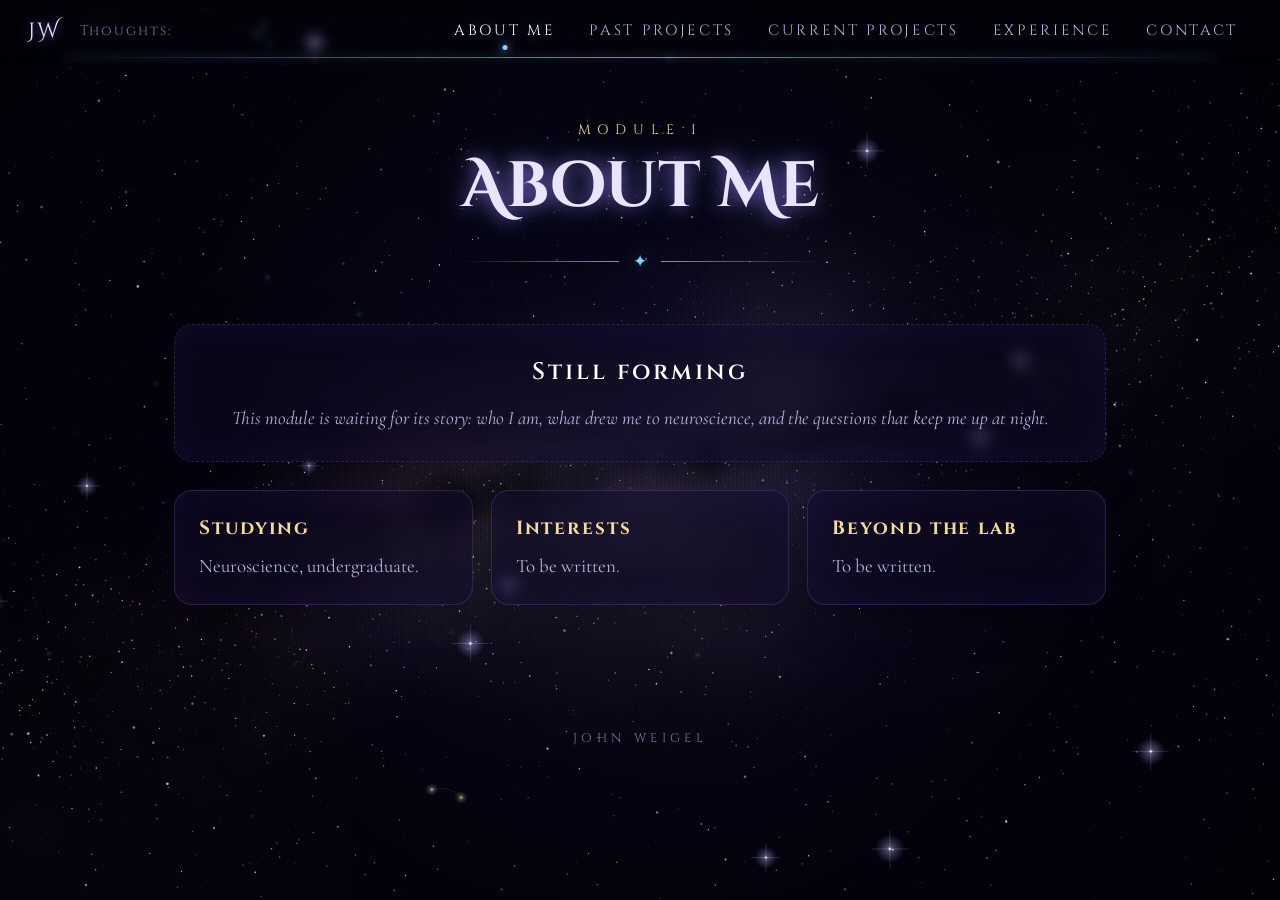
==== commit 000d6998: "Keep the neural network thinking in brain view The network kept its simulation paused while zoomed o" ====
--- a/docs/about.html
+++ b/docs/about.html
@@ -7,7 +7,7 @@
   <link rel="preconnect" href="https://fonts.googleapis.com">
   <link rel="preconnect" href="https://fonts.gstatic.com" crossorigin>
   <link href="https://fonts.googleapis.com/css2?family=Cinzel:wght@400;600&family=Cinzel+Decorative:wght@700&family=Cormorant+Garamond:ital,wght@0,400;0,600;1,400&family=JetBrains+Mono&display=swap" rel="stylesheet">
-  <link rel="stylesheet" href="assets/css/cosmos.css?v=11">
+  <link rel="stylesheet" href="assets/css/cosmos.css?v=12">
 </head>
 <body>
   <canvas id="cosmos" aria-hidden="true"></canvas>
@@ -53,6 +53,6 @@
   <footer class="foot">John Weigel</footer>
   <div class="veil" aria-hidden="true"></div>
 
-  <script src="assets/js/cosmos.js?v=11"></script>
+  <script src="assets/js/cosmos.js?v=12"></script>
 </body>
 </html>
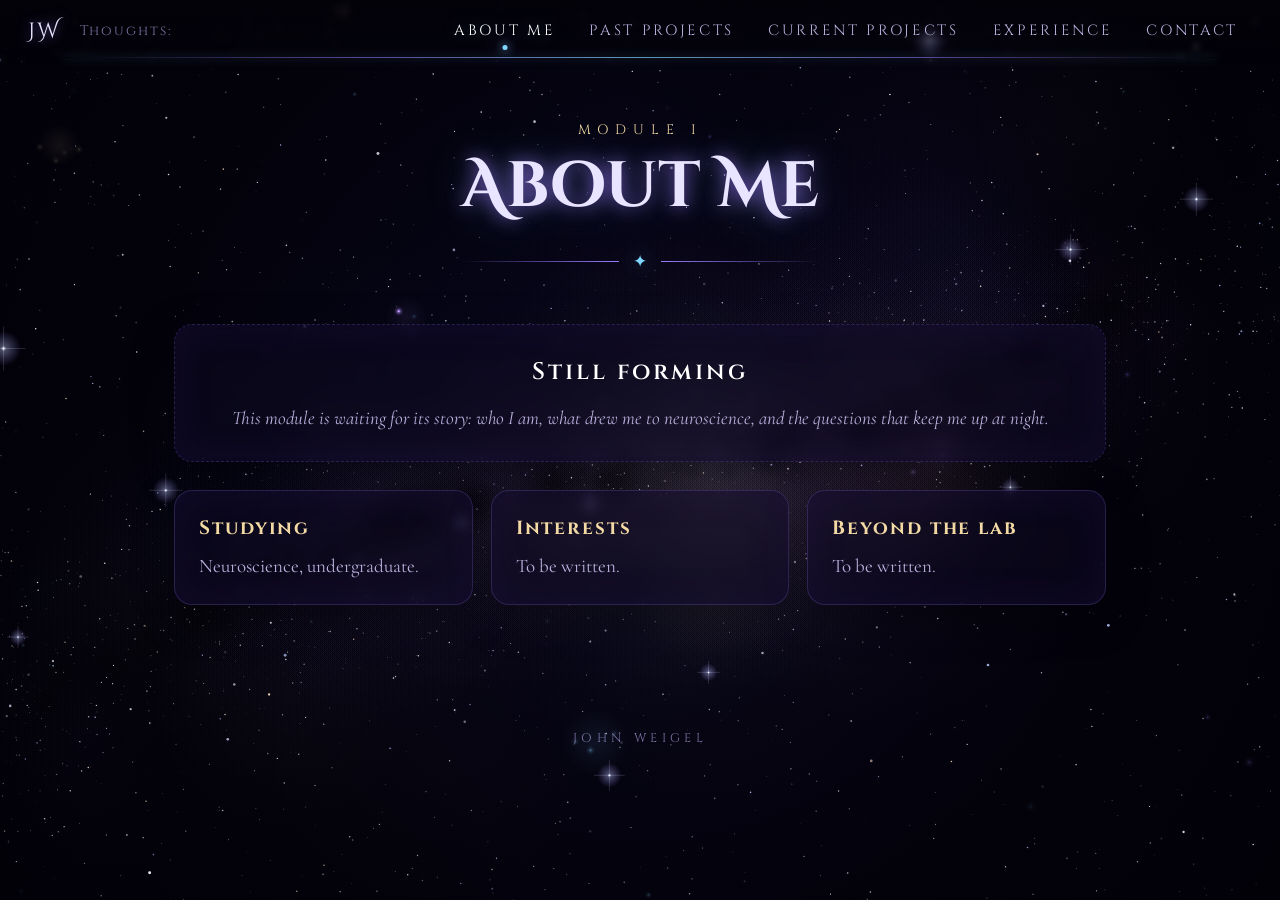
==== commit aaddf5bd: "Add boids swarming notebook to DCS340 Evolutionary Computing section Export boids_swarming_EC.ipynb " ====
--- a/docs/about.html
+++ b/docs/about.html
@@ -7,7 +7,7 @@
   <link rel="preconnect" href="https://fonts.googleapis.com">
   <link rel="preconnect" href="https://fonts.gstatic.com" crossorigin>
   <link href="https://fonts.googleapis.com/css2?family=Cinzel:wght@400;600&family=Cinzel+Decorative:wght@700&family=Cormorant+Garamond:ital,wght@0,400;0,600;1,400&family=JetBrains+Mono&display=swap" rel="stylesheet">
-  <link rel="stylesheet" href="assets/css/cosmos.css?v=12">
+  <link rel="stylesheet" href="assets/css/cosmos.css?v=13">
 </head>
 <body>
   <canvas id="cosmos" aria-hidden="true"></canvas>
@@ -53,6 +53,6 @@
   <footer class="foot">John Weigel</footer>
   <div class="veil" aria-hidden="true"></div>
 
-  <script src="assets/js/cosmos.js?v=12"></script>
+  <script src="assets/js/cosmos.js?v=13"></script>
 </body>
 </html>
--- a/docs/assets/css/cosmos.css
+++ b/docs/assets/css/cosmos.css
@@ -500,6 +500,13 @@
 .nb-md h4 { font-size: 1rem; color: var(--ink-soft); }
 .nb-md p { margin: 0 0 8px; color: var(--ink-soft); }
 .nb-md code { font-family: var(--font-code); font-size: 0.85em; color: var(--cyan); }
+.nb-md ul, .nb-md ol { margin: 0 0 10px; padding-left: 1.4em; color: var(--ink-soft); }
+.nb-md li { margin: 2px 0; }
+.nb-md blockquote { margin: 0 0 10px; padding: 6px 14px; border-left: 2px solid var(--cyan); color: var(--ink-soft); font-style: italic; }
+.nb-table { overflow-x: auto; margin: 0 0 10px; }
+.nb-md table { border-collapse: collapse; font-size: 0.92em; color: var(--ink-soft); }
+.nb-md th, .nb-md td { border: 1px solid rgba(255, 255, 255, 0.15); padding: 4px 10px; text-align: left; }
+.nb-md th { color: var(--ink); }
 
 .nb-cell {
   position: relative;
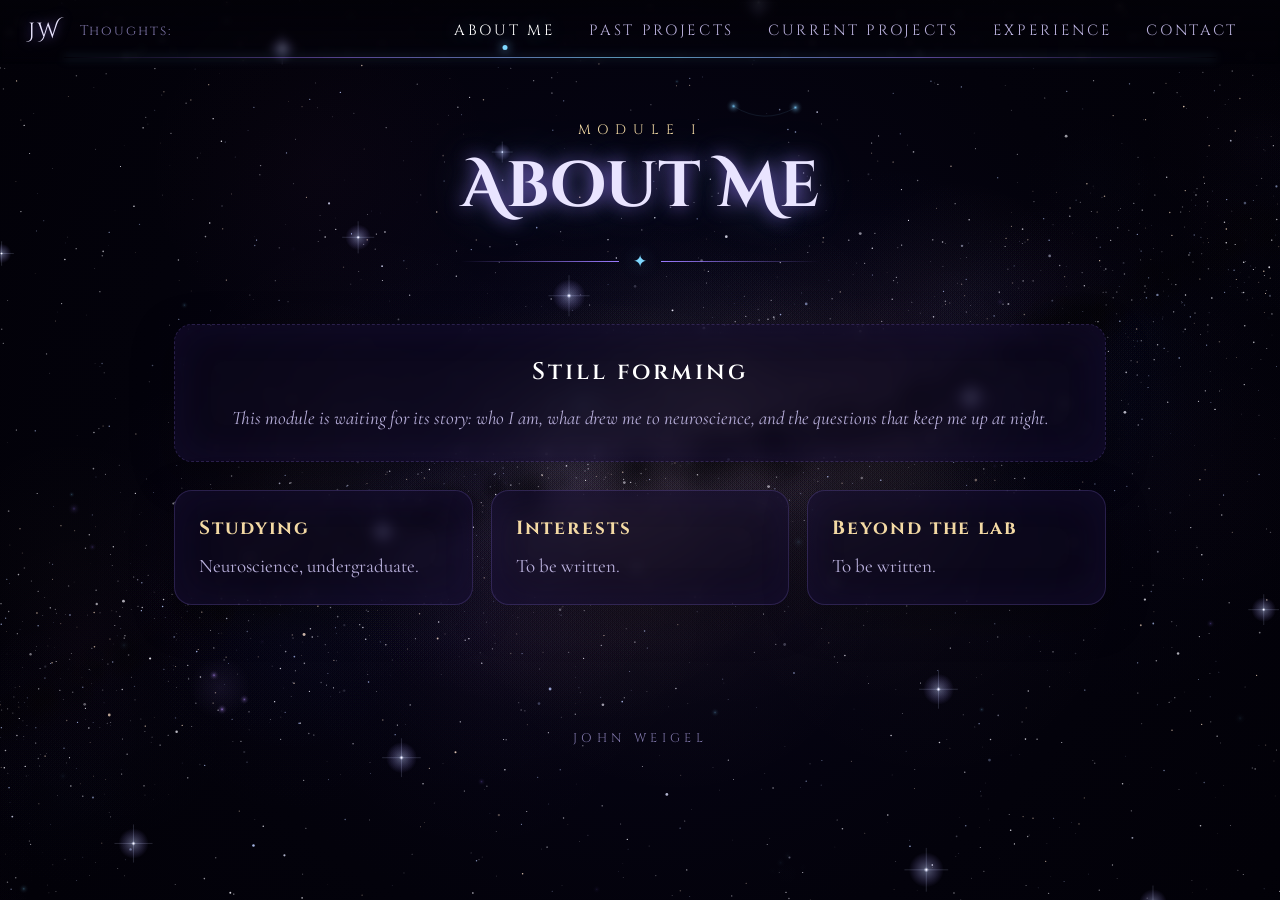
==== commit e5336ea2: "Replace boids notebook with edited version and show its animations Re-export the edited boids_swarmi" ====
--- a/docs/about.html
+++ b/docs/about.html
@@ -7,7 +7,7 @@
   <link rel="preconnect" href="https://fonts.googleapis.com">
   <link rel="preconnect" href="https://fonts.gstatic.com" crossorigin>
   <link href="https://fonts.googleapis.com/css2?family=Cinzel:wght@400;600&family=Cinzel+Decorative:wght@700&family=Cormorant+Garamond:ital,wght@0,400;0,600;1,400&family=JetBrains+Mono&display=swap" rel="stylesheet">
-  <link rel="stylesheet" href="assets/css/cosmos.css?v=13">
+  <link rel="stylesheet" href="assets/css/cosmos.css?v=14">
 </head>
 <body>
   <canvas id="cosmos" aria-hidden="true"></canvas>
@@ -53,6 +53,6 @@
   <footer class="foot">John Weigel</footer>
   <div class="veil" aria-hidden="true"></div>
 
-  <script src="assets/js/cosmos.js?v=13"></script>
+  <script src="assets/js/cosmos.js?v=14"></script>
 </body>
 </html>
--- a/docs/assets/css/cosmos.css
+++ b/docs/assets/css/cosmos.css
@@ -504,6 +504,7 @@
 .nb-md li { margin: 2px 0; }
 .nb-md blockquote { margin: 0 0 10px; padding: 6px 14px; border-left: 2px solid var(--cyan); color: var(--ink-soft); font-style: italic; }
 .nb-table { overflow-x: auto; margin: 0 0 10px; }
+.nb-anim { display: block; width: 100%; border: 0; border-radius: 6px; background: #fff; }
 .nb-md table { border-collapse: collapse; font-size: 0.92em; color: var(--ink-soft); }
 .nb-md th, .nb-md td { border: 1px solid rgba(255, 255, 255, 0.15); padding: 4px 10px; text-align: left; }
 .nb-md th { color: var(--ink); }
